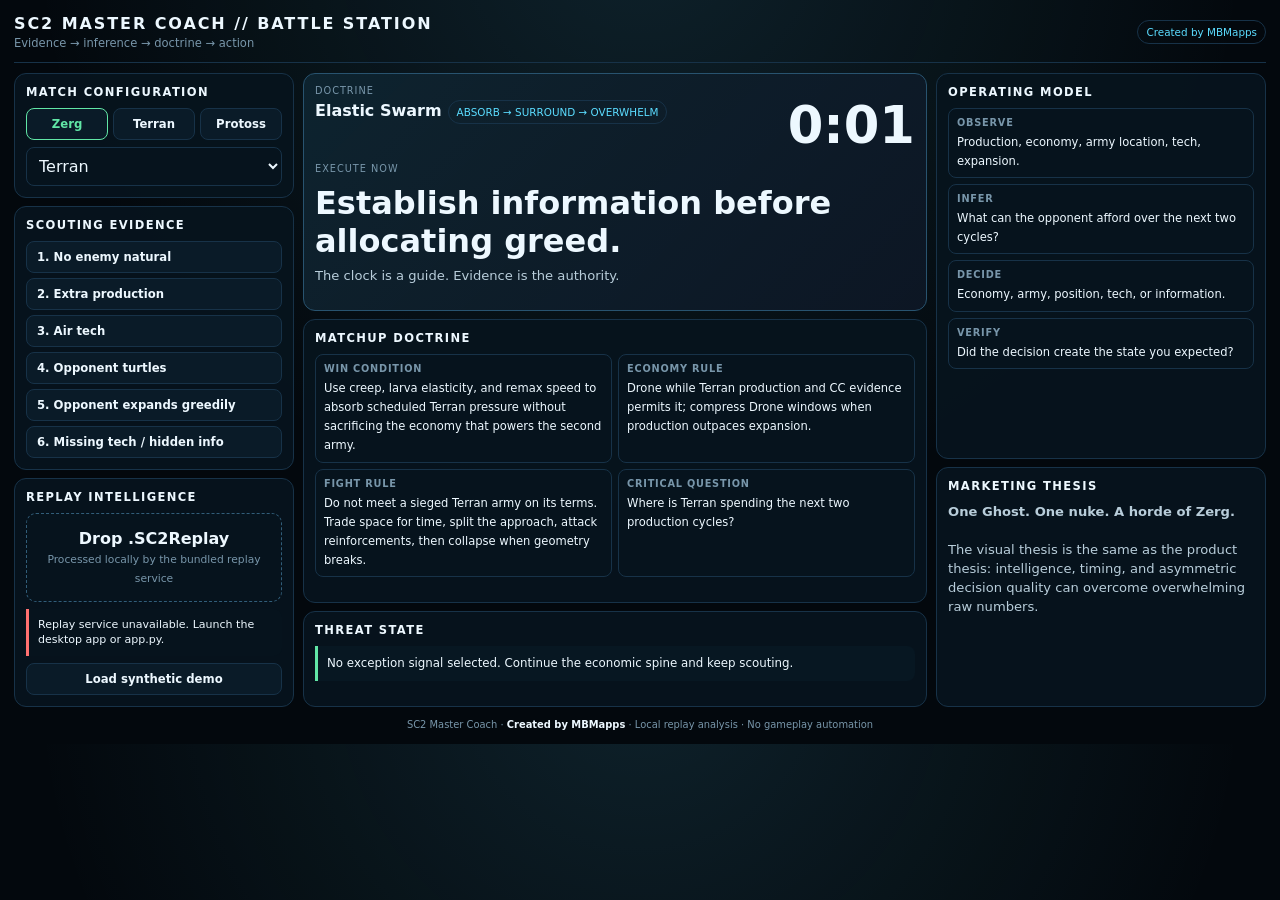
==== static/index.html @ 212bc61c "Add Battle Station and Replay Intelligence UI" ====
<!doctype html>
<html lang="en">
<head>
<meta charset="utf-8">
<meta name="viewport" content="width=device-width,initial-scale=1">
<meta name="author" content="MBMapps">
<meta name="creator" content="MBMapps">
<title>SC2 Master Coach — Battle Station</title>
<style>
:root{--bg:#03080d;--panel:#07131d;--line:#173248;--text:#edf8ff;--muted:#7896aa;--cyan:#5bdcff;--green:#61e6a6;--amber:#ffd166;--red:#ff7070;--violet:#b284ff}*{box-sizing:border-box}body{margin:0;background:radial-gradient(circle at 50% -10%,rgba(91,220,255,.12),transparent 38rem),var(--bg);color:var(--text);font-family:Inter,system-ui,Segoe UI,Arial,sans-serif}.shell{max-width:1500px;margin:auto;padding:14px}.top{display:flex;justify-content:space-between;gap:12px;align-items:center;border-bottom:1px solid var(--line);padding-bottom:12px}.brand h1{font-size:1rem;letter-spacing:.12em;margin:0;text-transform:uppercase}.brand p{margin:3px 0 0;color:var(--muted);font-size:.72rem}.badge{border:1px solid var(--line);border-radius:999px;padding:5px 8px;font-size:.65rem;color:var(--cyan)}button,select,input{font:inherit}.btn{border:1px solid var(--line);background:#0a1b28;color:var(--text);border-radius:8px;padding:8px 10px;font-size:.73rem;font-weight:800;cursor:pointer}.btn.primary{border-color:var(--cyan);background:#0d3143}.btn.active{border-color:var(--green);color:var(--green)}.grid{display:grid;grid-template-columns:280px 1fr 330px;gap:9px;margin-top:10px}.panel{border:1px solid var(--line);background:rgba(7,19,29,.95);border-radius:12px;padding:11px;min-width:0}.panel h2{font-size:.72rem;letter-spacing:.12em;text-transform:uppercase;margin:0 0 9px}.stack{display:grid;gap:8px}.races{display:grid;grid-template-columns:repeat(3,1fr);gap:5px}.select,.input{width:100%;border:1px solid var(--line);background:#06131d;color:var(--text);border-radius:8px;padding:8px}.label{font-size:.61rem;letter-spacing:.1em;text-transform:uppercase;color:var(--muted);margin-bottom:4px}.command{border-color:#28536f;background:linear-gradient(135deg,rgba(91,220,255,.08),rgba(178,132,255,.03)),#07131d}.clock{font-size:3.2rem;font-weight:900;line-height:1;font-variant-numeric:tabular-nums}.action{font-size:2rem;font-weight:900;margin-top:10px}.why{font-size:.82rem;line-height:1.45;color:#b8cdda;margin-top:6px}.doctrine{display:grid;grid-template-columns:1fr 1fr;gap:6px}.cell{border:1px solid var(--line);background:#06131d;border-radius:8px;padding:8px}.cell strong{display:block;color:var(--muted);font-size:.61rem;text-transform:uppercase;letter-spacing:.08em;margin-bottom:3px}.cell span{font-size:.72rem;line-height:1.4}.threat{border-left:3px solid var(--green);padding:9px;background:#071722;border-radius:0 8px 8px 0;font-size:.74rem;line-height:1.45}.evidence{display:grid;gap:5px}.evidence button{text-align:left}.upload{border:1px dashed #315d79;border-radius:10px;padding:15px;text-align:center;background:#06131d;cursor:pointer}.upload.drag{border-color:var(--cyan)}.upload strong{display:block}.upload span{font-size:.67rem;color:var(--muted)}#file{display:none}.status{border-left:3px solid var(--cyan);padding:8px 9px;background:#06131d;border-radius:0 8px 8px 0;font-size:.69rem;line-height:1.4}.status.error{border-color:var(--red)}.status.ok{border-color:var(--green)}.summary{display:grid;grid-template-columns:repeat(3,1fr);gap:6px}.metric{border:1px solid var(--line);background:#06131d;border-radius:8px;padding:8px}.metric strong{display:block;font-size:1.1rem}.metric span{font-size:.61rem;color:var(--muted)}.issues{display:grid;gap:6px;max-height:430px;overflow:auto}.issue{border-left:3px solid var(--amber);background:#171408;padding:8px 9px;border-radius:0 8px 8px 0}.issue.high{border-color:var(--red);background:#1d0e12}.issue.review{border-color:var(--violet);background:#100b18}.issue strong{font-size:.72rem}.issue p{font-size:.65rem;color:#b9ccd8;line-height:1.4;margin:4px 0 0}.players{display:flex;gap:5px;flex-wrap:wrap}.footer{margin-top:12px;text-align:center;color:var(--muted);font-size:.62rem}.footer strong{color:var(--text)}@media(max-width:1050px){.grid{grid-template-columns:1fr}.doctrine{grid-template-columns:1fr 1fr}}@media(max-width:600px){.shell{padding:8px}.top{align-items:flex-start}.grid{gap:7px}.doctrine,.summary{grid-template-columns:1fr}.clock{font-size:2.5rem}.action{font-size:1.5rem}}
</style>
</head>
<body>
<div class="shell">
<header class="top"><div class="brand"><h1>SC2 Master Coach // Battle Station</h1><p>Evidence → inference → doctrine → action</p></div><span class="badge">Created by MBMapps</span></header>
<div class="grid">
<aside class="stack">
<section class="panel"><h2>Match Configuration</h2><div class="races"><button class="btn race active" data-race="Zerg">Zerg</button><button class="btn race" data-race="Terran">Terran</button><button class="btn race" data-race="Protoss">Protoss</button></div><div style="margin-top:7px"><select id="opp" class="select"><option>Terran</option><option>Protoss</option><option>Zerg</option></select></div></section>
<section class="panel"><h2>Scouting Evidence</h2><div id="evidence" class="evidence"></div></section>
<section class="panel"><h2>Replay Intelligence</h2><div id="drop" class="upload"><strong>Drop .SC2Replay</strong><span>Processed locally by the bundled replay service</span><input id="file" type="file" accept=".SC2Replay"></div><div id="status" class="status" style="margin-top:7px">Checking replay service…</div><button id="demo" class="btn" style="margin-top:7px;width:100%">Load synthetic demo</button></section>
</aside>
<main class="stack">
<section class="panel command"><div class="label">Doctrine</div><div style="display:flex;justify-content:space-between;gap:10px"><div><strong id="doctrineName">Elastic Swarm</strong><div id="posture" class="badge" style="display:inline-block;margin-left:6px">ABSORB → SURROUND → OVERWHELM</div></div><div class="clock" id="clock">0:00</div></div><div class="label" style="margin-top:12px">Execute now</div><div class="action" id="action">Establish information before allocating greed.</div><div class="why" id="why">The clock is a guide. Evidence is the authority.</div></section>
<section class="panel"><h2>Matchup Doctrine</h2><div class="doctrine"><div class="cell"><strong>Win condition</strong><span id="win"></span></div><div class="cell"><strong>Economy rule</strong><span id="economy"></span></div><div class="cell"><strong>Fight rule</strong><span id="fight"></span></div><div class="cell"><strong>Critical question</strong><span id="question"></span></div></div></section>
<section class="panel"><h2>Threat State</h2><div class="threat" id="threat">No exception signal selected. Continue the economic spine and keep scouting.</div></section>
<section class="panel" id="results" style="display:none"><h2>Replay Reconstruction</h2><div id="players" class="players"></div><div class="summary" id="summary" style="margin-top:7px"></div><div class="issues" id="issues" style="margin-top:8px"></div></section>
</main>
<aside class="stack"><section class="panel"><h2>Operating Model</h2><div class="cell"><strong>Observe</strong><span>Production, economy, army location, tech, expansion.</span></div><div class="cell" style="margin-top:6px"><strong>Infer</strong><span>What can the opponent afford over the next two cycles?</span></div><div class="cell" style="margin-top:6px"><strong>Decide</strong><span>Economy, army, position, tech, or information.</span></div><div class="cell" style="margin-top:6px"><strong>Verify</strong><span>Did the decision create the state you expected?</span></div></section><section class="panel"><h2>Marketing Thesis</h2><div class="why"><strong>One Ghost. One nuke. A horde of Zerg.</strong><br><br>The visual thesis is the same as the product thesis: intelligence, timing, and asymmetric decision quality can overcome overwhelming raw numbers.</div></section></aside>
</div><div class="footer">SC2 Master Coach · <strong>Created by MBMapps</strong> · Local replay analysis · No gameplay automation</div>
</div>
<script>
const D={
ZvT:{name:'Elastic Swarm',posture:'ABSORB → SURROUND → OVERWHELM',win:'Use creep, larva elasticity, and remax speed to absorb scheduled Terran pressure without sacrificing the economy that powers the second army.',economy:'Drone while Terran production and CC evidence permits it; compress Drone windows when production outpaces expansion.',fight:'Do not meet a sieged Terran army on its terms. Trade space for time, split the approach, attack reinforcements, then collapse when geometry breaks.',question:'Where is Terran spending the next two production cycles?'},
ZvP:{name:'Information Elasticity',posture:'READ → ALLOCATE → DENY SPIKE',win:'Convert Protoss tech and Gateway counts into the right larva allocation before the power spike arrives.',economy:'Greed is earned by evidence. A third Nexus is not safety if Gateways or tech spike simultaneously.',fight:'Avoid Battery/static/splash geometry; force expensive Protoss units to reposition.',question:'What exact Protoss power spike is being purchased?'},
ZvZ:{name:'Larva Knife-Fight',posture:'COUNT → SURVIVE → COMPOUND',win:'Read Drone-versus-army cycles earlier and exploit defender reinforcement geometry.',economy:'Worker leads matter only if they survive the next larva cycle.',fight:'Stop chasing damage when the next hatch cycle flips the local fight.',question:'Did the opponent’s last larva cycle become Drones or army?'},
TvZ:{name:'Scheduled Taxation',posture:'SCOUT → SCHEDULE → MULTI-PRONG',win:'Force Zerg larvae into army instead of Drones with credible scheduled threats.',economy:'Expand behind pressure; forced defensive units are economic damage.',fight:'Siege before contact, clear creep, and pre-split.',question:'Is Zerg’s next larva cycle economy, army, or tech?'},
TvP:{name:'Geometry & Tax',posture:'IDENTIFY SPIKE → PRE-SPLIT → FORCE MOVEMENT',win:'Make expensive Protoss power units defend too much space while production compounds.',economy:'Expand behind pressure when Protoss is stable or greedy.',fight:'Respect Battery, Blink, splash, and spell geometry.',question:'Which Protoss power spike is approaching?'},
TvT:{name:'Vision Siege Chess',posture:'SEE → POSITION → DENY ROTATION',win:'Turn information and air control into superior Tank geometry.',economy:'Expand only when army location and siege routes are controlled.',fight:'Air superiority matters because it improves vision and siege placement.',question:'Where is the enemy army and where can it siege next?'},
PvT:{name:'Asymmetric Power',posture:'SEE → THREATEN → PRESERVE',win:'Use tech thresholds, Blink/Prism/Recall geometry, and preservation to create local asymmetry.',economy:'A completed power spike is not an obligation to attack a fortified position.',fight:'Threaten pickoffs and reinforcements; force Terran to move before committing.',question:'What Terran timing is scheduled next?'},
PvZ:{name:'Power-Spike Leverage',posture:'CLASSIFY → PIN → EXPAND',win:'Use concentrated power spikes and warp geometry to pin Zerg while economy compounds.',economy:'Reconcile visible army with Drone/base evidence before canceling economy.',fight:'Use chokes, spell geometry, Prism angles, and threatened bases.',question:'Is Zerg spending larvae on economy, army, or tech?'},
PvP:{name:'Local Superiority',posture:'VERIFY → PRESERVE → OUT-GEOMETRY',win:'Create local asymmetry with vision, Blink, Batteries, and warp geometry.',economy:'Hidden tech increases scouting priority, not automatic panic.',fight:'Visible Stalker count is not the whole local fight.',question:'What hidden allocation would make the visible army misleading?'}
};
const E={Zerg:['No enemy natural','Extra production','Air tech','Opponent turtles','Opponent expands greedily','Missing tech / hidden info'],Terran:['No enemy natural','Fast tech','Greedy third','Heavy static defense','Large move-out','Hidden army'],Protoss:['No enemy natural','Fast air','Heavy ground timing','Greedy third','Turtle/static','Hidden tech']};
let race='Zerg', selected=new Set(), replay=null, pid=null, start=Date.now();const $=id=>document.getElementById(id);const letter=r=>r==='Zerg'?'Z':r==='Terran'?'T':'P';
function key(){return letter(race)+'v'+letter($('opp').value)}function renderDoctrine(){const d=D[key()]||D.ZvT;$('doctrineName').textContent=d.name;$('posture').textContent=d.posture;$('win').textContent=d.win;$('economy').textContent=d.economy;$('fight').textContent=d.fight;$('question').textContent=d.question;let t='No exception signal selected. Continue the economic spine and keep scouting.';if(selected.has(0))t='CRITICAL: no natural/all-in evidence. Survival allocation outranks the build script.';else if(selected.has(1)||selected.has(2))t='CAUTION: production/tech exception detected. Prepare for the next cycle, not only the army currently visible.';else if(selected.has(4))t='OPPORTUNITY: opponent greed creates a window. Tax the economy without forcing a bad frontal fight.';else if(selected.has(5))t='UNCERTAIN: missing information is risk. Resolve the critical question before a fragile commitment.';$('threat').textContent=t}
function renderEvidence(){$('evidence').innerHTML=E[race].map((x,i)=>`<button class="btn ${selected.has(i)?'active':''}" data-i="${i}">${i+1}. ${x}</button>`).join('');document.querySelectorAll('#evidence button').forEach(b=>b.onclick=()=>{let i=+b.dataset.i;selected.has(i)?selected.delete(i):selected.add(i);renderEvidence();renderDoctrine()})}
document.querySelectorAll('.race').forEach(b=>b.onclick=()=>{race=b.dataset.race;selected.clear();document.querySelectorAll('.race').forEach(x=>x.classList.toggle('active',x===b));renderEvidence();renderDoctrine()});$('opp').onchange=renderDoctrine;setInterval(()=>{let s=Math.floor((Date.now()-start)/1000);$('clock').textContent=`${Math.floor(s/60)}:${String(s%60).padStart(2,'0')}`},1000);
async function health(){try{let r=await fetch('/api/health'),d=await r.json();$('status').textContent=d.parser_ready?'Replay parser ready.':'Server ready; replay parser dependency is missing.';$('status').className='status '+(d.parser_ready?'ok':'error')}catch(e){$('status').textContent='Replay service unavailable. Launch the desktop app or app.py.';$('status').className='status error'}}
const drop=$('drop'),file=$('file');drop.onclick=()=>file.click();['dragenter','dragover'].forEach(t=>drop.addEventListener(t,e=>{e.preventDefault();drop.classList.add('drag')}));['dragleave','drop'].forEach(t=>drop.addEventListener(t,e=>{e.preventDefault();drop.classList.remove('drag')}));drop.addEventListener('drop',e=>{let f=e.dataTransfer.files[0];if(f)analyze(f)});file.onchange=()=>file.files[0]&&analyze(file.files[0]);
async function analyze(f){if(!f.name.toLowerCase().endsWith('.sc2replay'))return;let fd=new FormData();fd.append('replay',f);$('status').textContent='Parsing replay…';try{let r=await fetch('/api/replay/analyze',{method:'POST',body:fd}),d=await r.json();if(!r.ok)throw Error(d.detail||d.error);load(d);$('status').textContent='Replay reconstructed.';$('status').className='status ok'}catch(e){$('status').textContent=e.message;$('status').className='status error'}}
$('demo').onclick=async()=>{try{let r=await fetch('/api/demo');load(await r.json())}catch(e){$('status').textContent=e.message}};
function load(d){replay=d;pid=d.players[0]?.pid;$('results').style.display='';$('players').innerHTML=d.players.map(p=>`<button class="btn" data-pid="${p.pid}">${p.name} · ${p.race} · ${p.result}</button>`).join('');document.querySelectorAll('#players button').forEach(b=>b.onclick=()=>{pid=+b.dataset.pid;renderReplay()});renderReplay()}
function renderReplay(){let a=replay.analysis_by_player[String(pid)],p=replay.players.find(x=>x.pid===pid);if(!a)return;$('summary').innerHTML=[['Map',replay.replay.map],['Matchup',a.matchup],['Doctrine score',a.score+'/100'],['Peak workers',a.summary.peak_workers],['Peak bank',a.summary.peak_bank],['Engagements',a.summary.engagements]].map(x=>`<div class="metric"><strong>${x[1]??'—'}</strong><span>${x[0]}</span></div>`).join('');$('issues').innerHTML=a.violations.length?a.violations.map(v=>`<div class="issue ${v.severity}"><strong>${v.time} · ${v.title}</strong><p>${v.evidence}</p><p>${v.better}</p></div>`).join(''):'<div class="status ok">No major heuristic doctrine flags detected.</div>'}
renderEvidence();renderDoctrine();health();
</script>
</body>
</html>
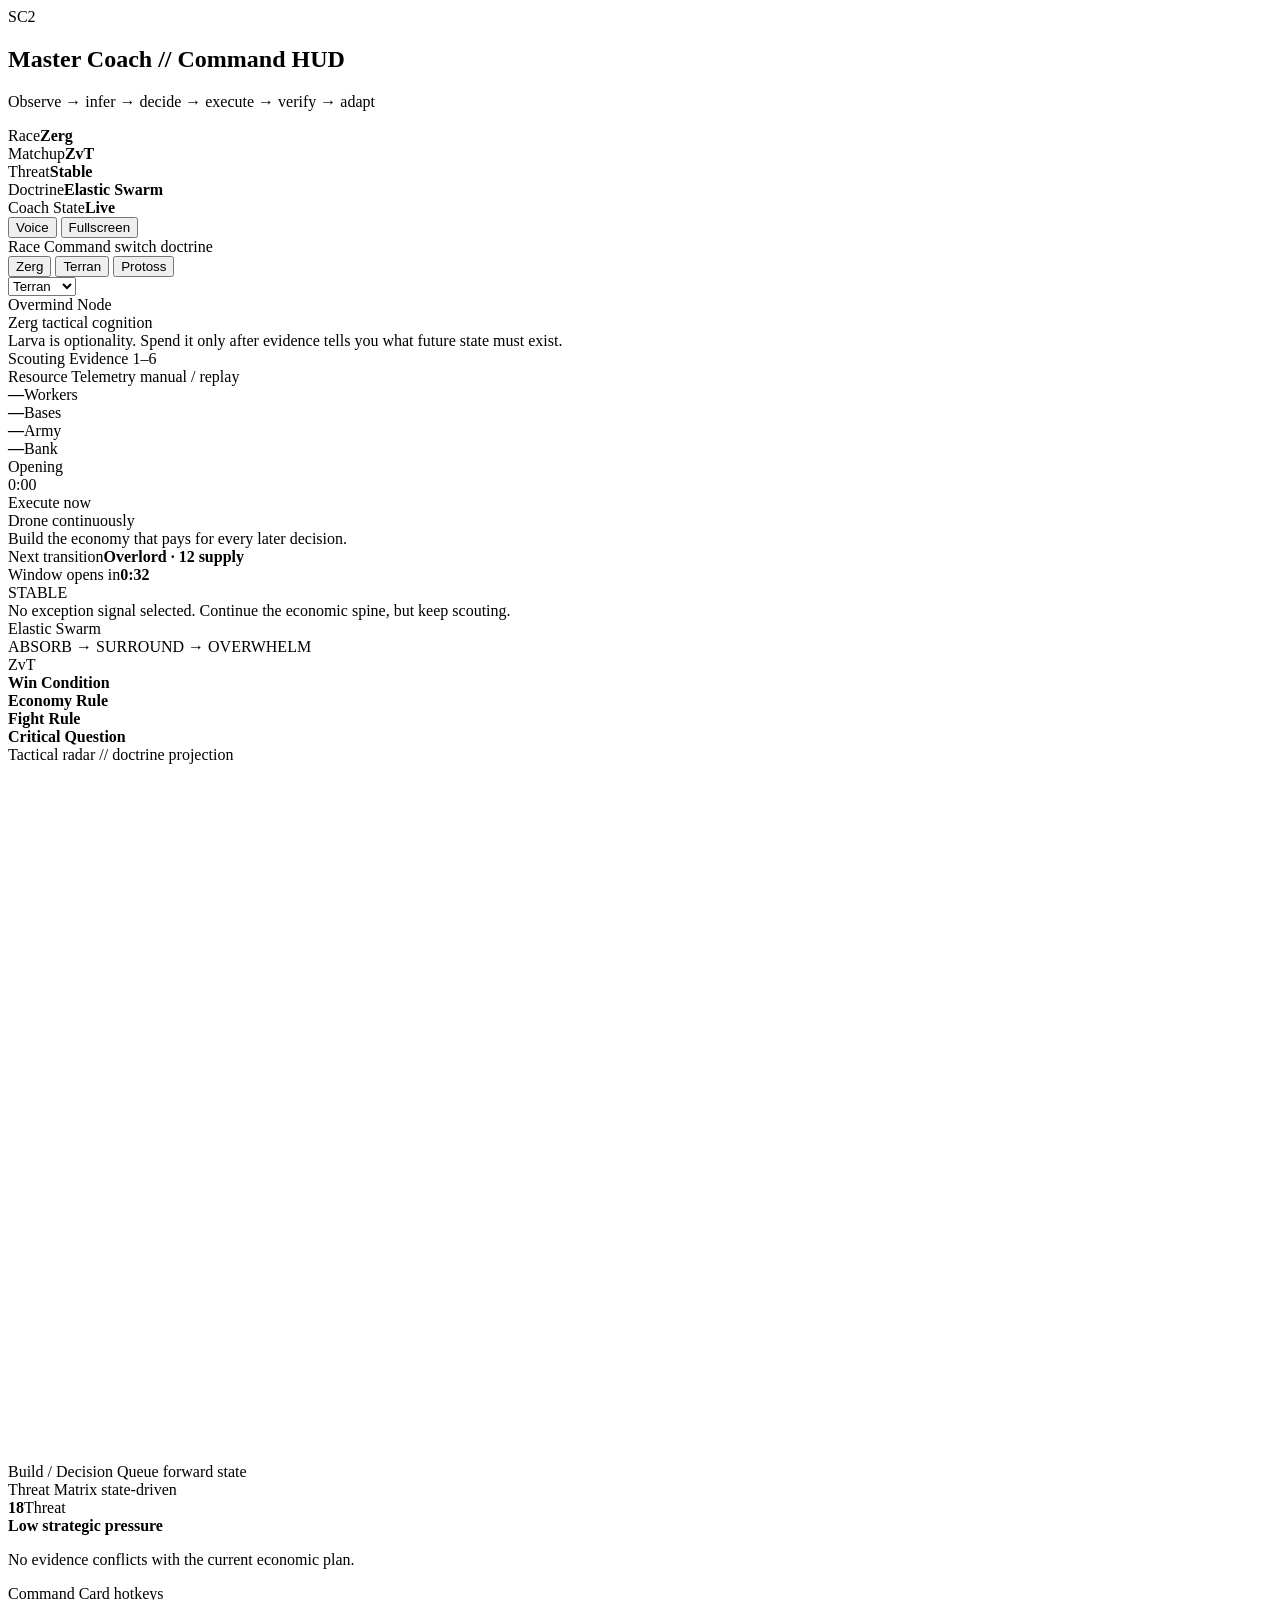
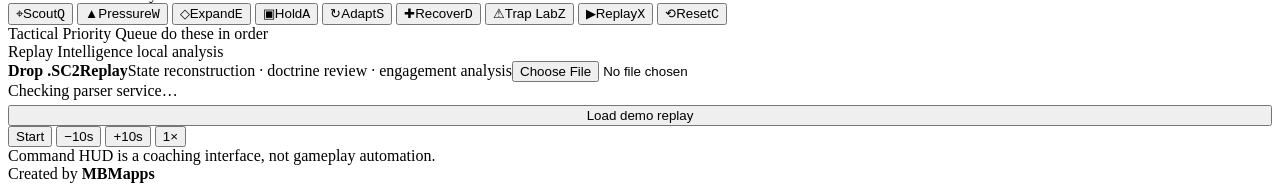
==== commit 3d9becf8: "Deploy StarCraft-style Command HUD" ====
--- a/static/index.html
+++ b/static/index.html
@@ -5,53 +5,157 @@
 <meta name="viewport" content="width=device-width,initial-scale=1">
 <meta name="author" content="MBMapps">
 <meta name="creator" content="MBMapps">
-<title>SC2 Master Coach — Battle Station</title>
-<style>
-:root{--bg:#03080d;--panel:#07131d;--line:#173248;--text:#edf8ff;--muted:#7896aa;--cyan:#5bdcff;--green:#61e6a6;--amber:#ffd166;--red:#ff7070;--violet:#b284ff}*{box-sizing:border-box}body{margin:0;background:radial-gradient(circle at 50% -10%,rgba(91,220,255,.12),transparent 38rem),var(--bg);color:var(--text);font-family:Inter,system-ui,Segoe UI,Arial,sans-serif}.shell{max-width:1500px;margin:auto;padding:14px}.top{display:flex;justify-content:space-between;gap:12px;align-items:center;border-bottom:1px solid var(--line);padding-bottom:12px}.brand h1{font-size:1rem;letter-spacing:.12em;margin:0;text-transform:uppercase}.brand p{margin:3px 0 0;color:var(--muted);font-size:.72rem}.badge{border:1px solid var(--line);border-radius:999px;padding:5px 8px;font-size:.65rem;color:var(--cyan)}button,select,input{font:inherit}.btn{border:1px solid var(--line);background:#0a1b28;color:var(--text);border-radius:8px;padding:8px 10px;font-size:.73rem;font-weight:800;cursor:pointer}.btn.primary{border-color:var(--cyan);background:#0d3143}.btn.active{border-color:var(--green);color:var(--green)}.grid{display:grid;grid-template-columns:280px 1fr 330px;gap:9px;margin-top:10px}.panel{border:1px solid var(--line);background:rgba(7,19,29,.95);border-radius:12px;padding:11px;min-width:0}.panel h2{font-size:.72rem;letter-spacing:.12em;text-transform:uppercase;margin:0 0 9px}.stack{display:grid;gap:8px}.races{display:grid;grid-template-columns:repeat(3,1fr);gap:5px}.select,.input{width:100%;border:1px solid var(--line);background:#06131d;color:var(--text);border-radius:8px;padding:8px}.label{font-size:.61rem;letter-spacing:.1em;text-transform:uppercase;color:var(--muted);margin-bottom:4px}.command{border-color:#28536f;background:linear-gradient(135deg,rgba(91,220,255,.08),rgba(178,132,255,.03)),#07131d}.clock{font-size:3.2rem;font-weight:900;line-height:1;font-variant-numeric:tabular-nums}.action{font-size:2rem;font-weight:900;margin-top:10px}.why{font-size:.82rem;line-height:1.45;color:#b8cdda;margin-top:6px}.doctrine{display:grid;grid-template-columns:1fr 1fr;gap:6px}.cell{border:1px solid var(--line);background:#06131d;border-radius:8px;padding:8px}.cell strong{display:block;color:var(--muted);font-size:.61rem;text-transform:uppercase;letter-spacing:.08em;margin-bottom:3px}.cell span{font-size:.72rem;line-height:1.4}.threat{border-left:3px solid var(--green);padding:9px;background:#071722;border-radius:0 8px 8px 0;font-size:.74rem;line-height:1.45}.evidence{display:grid;gap:5px}.evidence button{text-align:left}.upload{border:1px dashed #315d79;border-radius:10px;padding:15px;text-align:center;background:#06131d;cursor:pointer}.upload.drag{border-color:var(--cyan)}.upload strong{display:block}.upload span{font-size:.67rem;color:var(--muted)}#file{display:none}.status{border-left:3px solid var(--cyan);padding:8px 9px;background:#06131d;border-radius:0 8px 8px 0;font-size:.69rem;line-height:1.4}.status.error{border-color:var(--red)}.status.ok{border-color:var(--green)}.summary{display:grid;grid-template-columns:repeat(3,1fr);gap:6px}.metric{border:1px solid var(--line);background:#06131d;border-radius:8px;padding:8px}.metric strong{display:block;font-size:1.1rem}.metric span{font-size:.61rem;color:var(--muted)}.issues{display:grid;gap:6px;max-height:430px;overflow:auto}.issue{border-left:3px solid var(--amber);background:#171408;padding:8px 9px;border-radius:0 8px 8px 0}.issue.high{border-color:var(--red);background:#1d0e12}.issue.review{border-color:var(--violet);background:#100b18}.issue strong{font-size:.72rem}.issue p{font-size:.65rem;color:#b9ccd8;line-height:1.4;margin:4px 0 0}.players{display:flex;gap:5px;flex-wrap:wrap}.footer{margin-top:12px;text-align:center;color:var(--muted);font-size:.62rem}.footer strong{color:var(--text)}@media(max-width:1050px){.grid{grid-template-columns:1fr}.doctrine{grid-template-columns:1fr 1fr}}@media(max-width:600px){.shell{padding:8px}.top{align-items:flex-start}.grid{gap:7px}.doctrine,.summary{grid-template-columns:1fr}.clock{font-size:2.5rem}.action{font-size:1.5rem}}
-</style>
+<title>SC2 Master Coach — Command HUD</title>
+<link rel="stylesheet" href="/command-hud.css">
 </head>
-<body>
-<div class="shell">
-<header class="top"><div class="brand"><h1>SC2 Master Coach // Battle Station</h1><p>Evidence → inference → doctrine → action</p></div><span class="badge">Created by MBMapps</span></header>
-<div class="grid">
-<aside class="stack">
-<section class="panel"><h2>Match Configuration</h2><div class="races"><button class="btn race active" data-race="Zerg">Zerg</button><button class="btn race" data-race="Terran">Terran</button><button class="btn race" data-race="Protoss">Protoss</button></div><div style="margin-top:7px"><select id="opp" class="select"><option>Terran</option><option>Protoss</option><option>Zerg</option></select></div></section>
-<section class="panel"><h2>Scouting Evidence</h2><div id="evidence" class="evidence"></div></section>
-<section class="panel"><h2>Replay Intelligence</h2><div id="drop" class="upload"><strong>Drop .SC2Replay</strong><span>Processed locally by the bundled replay service</span><input id="file" type="file" accept=".SC2Replay"></div><div id="status" class="status" style="margin-top:7px">Checking replay service…</div><button id="demo" class="btn" style="margin-top:7px;width:100%">Load synthetic demo</button></section>
-</aside>
-<main class="stack">
-<section class="panel command"><div class="label">Doctrine</div><div style="display:flex;justify-content:space-between;gap:10px"><div><strong id="doctrineName">Elastic Swarm</strong><div id="posture" class="badge" style="display:inline-block;margin-left:6px">ABSORB → SURROUND → OVERWHELM</div></div><div class="clock" id="clock">0:00</div></div><div class="label" style="margin-top:12px">Execute now</div><div class="action" id="action">Establish information before allocating greed.</div><div class="why" id="why">The clock is a guide. Evidence is the authority.</div></section>
-<section class="panel"><h2>Matchup Doctrine</h2><div class="doctrine"><div class="cell"><strong>Win condition</strong><span id="win"></span></div><div class="cell"><strong>Economy rule</strong><span id="economy"></span></div><div class="cell"><strong>Fight rule</strong><span id="fight"></span></div><div class="cell"><strong>Critical question</strong><span id="question"></span></div></div></section>
-<section class="panel"><h2>Threat State</h2><div class="threat" id="threat">No exception signal selected. Continue the economic spine and keep scouting.</div></section>
-<section class="panel" id="results" style="display:none"><h2>Replay Reconstruction</h2><div id="players" class="players"></div><div class="summary" id="summary" style="margin-top:7px"></div><div class="issues" id="issues" style="margin-top:8px"></div></section>
-</main>
-<aside class="stack"><section class="panel"><h2>Operating Model</h2><div class="cell"><strong>Observe</strong><span>Production, economy, army location, tech, expansion.</span></div><div class="cell" style="margin-top:6px"><strong>Infer</strong><span>What can the opponent afford over the next two cycles?</span></div><div class="cell" style="margin-top:6px"><strong>Decide</strong><span>Economy, army, position, tech, or information.</span></div><div class="cell" style="margin-top:6px"><strong>Verify</strong><span>Did the decision create the state you expected?</span></div></section><section class="panel"><h2>Marketing Thesis</h2><div class="why"><strong>One Ghost. One nuke. A horde of Zerg.</strong><br><br>The visual thesis is the same as the product thesis: intelligence, timing, and asymmetric decision quality can overcome overwhelming raw numbers.</div></section></aside>
-</div><div class="footer">SC2 Master Coach · <strong>Created by MBMapps</strong> · Local replay analysis · No gameplay automation</div>
+<body data-race="Zerg">
+<div class="hud">
+  <header class="top-rail">
+    <section class="frame brand">
+      <div class="brand-mark">SC2</div>
+      <div><h1>Master Coach // Command HUD</h1><p>Observe → infer → decide → execute → verify → adapt</p></div>
+    </section>
+    <div class="rail-cell"><span class="rail-label">Race</span><strong class="rail-value accent" id="railRace">Zerg</strong></div>
+    <div class="rail-cell"><span class="rail-label">Matchup</span><strong class="rail-value" id="railMatchup">ZvT</strong></div>
+    <div class="rail-cell"><span class="rail-label">Threat</span><strong class="rail-value good" id="railThreat">Stable</strong></div>
+    <div class="rail-cell hide-1250"><span class="rail-label">Doctrine</span><strong class="rail-value" id="railDoctrine">Elastic Swarm</strong></div>
+    <div class="rail-cell hide-1250"><span class="rail-label">Coach State</span><strong class="rail-value accent" id="railCoach">Live</strong></div>
+    <div class="top-actions">
+      <button class="hud-btn" id="voiceBtn">Voice</button>
+      <button class="hud-btn" id="fullscreenBtn">Fullscreen</button>
+    </div>
+  </header>
+
+  <div class="main-grid">
+    <aside class="left-stack">
+      <section class="frame panel-pad">
+        <div class="section-title">Race Command <span>switch doctrine</span></div>
+        <div class="race-tabs">
+          <button class="hud-btn race-btn active" data-race="Zerg">Zerg</button>
+          <button class="hud-btn race-btn" data-race="Terran">Terran</button>
+          <button class="hud-btn race-btn" data-race="Protoss">Protoss</button>
+        </div>
+        <select id="opponent" class="opponent"><option>Terran</option><option>Protoss</option><option>Zerg</option></select>
+      </section>
+
+      <section class="portrait-frame holo-flicker">
+        <div class="race-art" id="raceArt"></div>
+        <div class="portrait-overlay">
+          <div class="portrait-name" id="portraitName">Overmind Node</div>
+          <div class="portrait-sub" id="portraitSub">Zerg tactical cognition</div>
+          <div class="voice-line" id="voiceLine">Larva is optionality. Spend it only after evidence tells you what future state must exist.</div>
+        </div>
+      </section>
+
+      <section class="frame panel-pad">
+        <div class="section-title">Scouting Evidence <span>1–6</span></div>
+        <div class="priority-list" id="evidenceList"></div>
+      </section>
+
+      <section class="frame panel-pad">
+        <div class="section-title">Resource Telemetry <span>manual / replay</span></div>
+        <div class="resource-row">
+          <div class="resource-chip"><b id="workersVal">—</b><span>Workers</span></div>
+          <div class="resource-chip"><b id="basesVal">—</b><span>Bases</span></div>
+          <div class="resource-chip"><b id="armyVal">—</b><span>Army</span></div>
+          <div class="resource-chip"><b id="bankVal">—</b><span>Bank</span></div>
+        </div>
+      </section>
+    </aside>
+
+    <main class="center-stack">
+      <section class="command-center">
+        <div class="command-top">
+          <div class="phase"><span class="live-dot"></span><span id="phase">Opening</span></div>
+          <div class="clock" id="clock">0:00</div>
+        </div>
+        <div class="execute-label">Execute now</div>
+        <div class="execute" id="execute">Drone continuously</div>
+        <div class="execute-why" id="executeWhy">Build the economy that pays for every later decision.</div>
+        <div class="command-footer">
+          <div class="next-step"><span>Next transition</span><strong id="nextAction">Overlord · 12 supply</strong></div>
+          <div class="countdown"><span>Window opens in</span><strong id="nextCountdown">0:32</strong></div>
+        </div>
+      </section>
+
+      <section class="alert-frame">
+        <div class="alert-level" id="alertLevel">STABLE</div>
+        <div class="alert-copy" id="alertCopy">No exception signal selected. Continue the economic spine, but keep scouting.</div>
+      </section>
+
+      <section class="doctrine-frame">
+        <div class="doctrine-head">
+          <div><div class="doctrine-name" id="doctrineName">Elastic Swarm</div><div class="doctrine-posture" id="doctrinePosture">ABSORB → SURROUND → OVERWHELM</div></div>
+          <div class="matchup-code" id="matchupCode">ZvT</div>
+        </div>
+        <div class="doctrine-grid">
+          <div class="doctrine-cell"><b>Win Condition</b><span id="docWin"></span></div>
+          <div class="doctrine-cell"><b>Economy Rule</b><span id="docEco"></span></div>
+          <div class="doctrine-cell"><b>Fight Rule</b><span id="docFight"></span></div>
+          <div class="doctrine-cell"><b>Critical Question</b><span id="docQuestion"></span></div>
+        </div>
+      </section>
+
+      <section class="tactical-map">
+        <div class="map-grid"></div><div class="map-label">Tactical radar // doctrine projection</div>
+        <svg class="map-svg" id="mapSvg" viewBox="0 0 600 330"></svg>
+      </section>
+
+      <section class="frame panel-pad">
+        <div class="section-title">Build / Decision Queue <span>forward state</span></div>
+        <div class="build-queue" id="buildQueue"></div>
+      </section>
+    </main>
+
+    <aside class="right-stack">
+      <section class="frame panel-pad">
+        <div class="section-title">Threat Matrix <span>state-driven</span></div>
+        <div class="threat-wrap">
+          <div class="threat-ring" id="threatRing"><strong id="threatScore">18</strong><span>Threat</span></div>
+          <div class="threat-copy"><strong id="threatTitle">Low strategic pressure</strong><p id="threatDetail">No evidence conflicts with the current economic plan.</p></div>
+        </div>
+      </section>
+
+      <section class="command-card">
+        <div class="section-title">Command Card <span>hotkeys</span></div>
+        <div class="command-grid">
+          <button class="command-key" data-command="Scout"><span class="icon">⌖</span><span class="name">Scout</span><kbd>Q</kbd></button>
+          <button class="command-key" data-command="Pressure"><span class="icon">▲</span><span class="name">Pressure</span><kbd>W</kbd></button>
+          <button class="command-key" data-command="Expand"><span class="icon">◇</span><span class="name">Expand</span><kbd>E</kbd></button>
+          <button class="command-key" data-command="Hold"><span class="icon">▣</span><span class="name">Hold</span><kbd>A</kbd></button>
+          <button class="command-key" data-command="Adapt"><span class="icon">↻</span><span class="name">Adapt</span><kbd>S</kbd></button>
+          <button class="command-key" data-command="Recover"><span class="icon">✚</span><span class="name">Recover</span><kbd>D</kbd></button>
+          <button class="command-key" data-command="Trap"><span class="icon">⚠</span><span class="name">Trap Lab</span><kbd>Z</kbd></button>
+          <button class="command-key" data-command="Replay"><span class="icon">▶</span><span class="name">Replay</span><kbd>X</kbd></button>
+          <button class="command-key" data-command="Reset"><span class="icon">⟲</span><span class="name">Reset</span><kbd>C</kbd></button>
+        </div>
+      </section>
+
+      <section class="frame panel-pad">
+        <div class="section-title">Tactical Priority Queue <span>do these in order</span></div>
+        <div class="priority-list" id="priorityList"></div>
+      </section>
+
+      <section class="frame panel-pad">
+        <div class="section-title">Replay Intelligence <span>local analysis</span></div>
+        <div class="replay-drop" id="replayDrop"><strong>Drop .SC2Replay</strong><span>State reconstruction · doctrine review · engagement analysis</span><input id="replayFile" type="file" accept=".SC2Replay"></div>
+        <div class="status" id="replayStatus">Checking parser service…</div>
+        <button class="hud-btn" id="demoBtn" style="width:100%;margin-top:5px">Load demo replay</button>
+        <div class="replay-result" id="replayResult"><div class="replay-metrics" id="replayMetrics"></div></div>
+      </section>
+    </aside>
+  </div>
+
+  <footer class="footer-rail">
+    <button class="hud-btn active" id="playBtn">Start</button>
+    <button class="hud-btn" id="minusBtn">−10s</button>
+    <button class="hud-btn" id="plusBtn">+10s</button>
+    <button class="hud-btn" id="speedBtn">1×</button>
+    <div class="footer-note">Command HUD is a coaching interface, not gameplay automation.</div>
+    <div class="mbm">Created by <strong>MBMapps</strong></div>
+  </footer>
 </div>
-<script>
-const D={
-ZvT:{name:'Elastic Swarm',posture:'ABSORB → SURROUND → OVERWHELM',win:'Use creep, larva elasticity, and remax speed to absorb scheduled Terran pressure without sacrificing the economy that powers the second army.',economy:'Drone while Terran production and CC evidence permits it; compress Drone windows when production outpaces expansion.',fight:'Do not meet a sieged Terran army on its terms. Trade space for time, split the approach, attack reinforcements, then collapse when geometry breaks.',question:'Where is Terran spending the next two production cycles?'},
-ZvP:{name:'Information Elasticity',posture:'READ → ALLOCATE → DENY SPIKE',win:'Convert Protoss tech and Gateway counts into the right larva allocation before the power spike arrives.',economy:'Greed is earned by evidence. A third Nexus is not safety if Gateways or tech spike simultaneously.',fight:'Avoid Battery/static/splash geometry; force expensive Protoss units to reposition.',question:'What exact Protoss power spike is being purchased?'},
-ZvZ:{name:'Larva Knife-Fight',posture:'COUNT → SURVIVE → COMPOUND',win:'Read Drone-versus-army cycles earlier and exploit defender reinforcement geometry.',economy:'Worker leads matter only if they survive the next larva cycle.',fight:'Stop chasing damage when the next hatch cycle flips the local fight.',question:'Did the opponent’s last larva cycle become Drones or army?'},
-TvZ:{name:'Scheduled Taxation',posture:'SCOUT → SCHEDULE → MULTI-PRONG',win:'Force Zerg larvae into army instead of Drones with credible scheduled threats.',economy:'Expand behind pressure; forced defensive units are economic damage.',fight:'Siege before contact, clear creep, and pre-split.',question:'Is Zerg’s next larva cycle economy, army, or tech?'},
-TvP:{name:'Geometry & Tax',posture:'IDENTIFY SPIKE → PRE-SPLIT → FORCE MOVEMENT',win:'Make expensive Protoss power units defend too much space while production compounds.',economy:'Expand behind pressure when Protoss is stable or greedy.',fight:'Respect Battery, Blink, splash, and spell geometry.',question:'Which Protoss power spike is approaching?'},
-TvT:{name:'Vision Siege Chess',posture:'SEE → POSITION → DENY ROTATION',win:'Turn information and air control into superior Tank geometry.',economy:'Expand only when army location and siege routes are controlled.',fight:'Air superiority matters because it improves vision and siege placement.',question:'Where is the enemy army and where can it siege next?'},
-PvT:{name:'Asymmetric Power',posture:'SEE → THREATEN → PRESERVE',win:'Use tech thresholds, Blink/Prism/Recall geometry, and preservation to create local asymmetry.',economy:'A completed power spike is not an obligation to attack a fortified position.',fight:'Threaten pickoffs and reinforcements; force Terran to move before committing.',question:'What Terran timing is scheduled next?'},
-PvZ:{name:'Power-Spike Leverage',posture:'CLASSIFY → PIN → EXPAND',win:'Use concentrated power spikes and warp geometry to pin Zerg while economy compounds.',economy:'Reconcile visible army with Drone/base evidence before canceling economy.',fight:'Use chokes, spell geometry, Prism angles, and threatened bases.',question:'Is Zerg spending larvae on economy, army, or tech?'},
-PvP:{name:'Local Superiority',posture:'VERIFY → PRESERVE → OUT-GEOMETRY',win:'Create local asymmetry with vision, Blink, Batteries, and warp geometry.',economy:'Hidden tech increases scouting priority, not automatic panic.',fight:'Visible Stalker count is not the whole local fight.',question:'What hidden allocation would make the visible army misleading?'}
-};
-const E={Zerg:['No enemy natural','Extra production','Air tech','Opponent turtles','Opponent expands greedily','Missing tech / hidden info'],Terran:['No enemy natural','Fast tech','Greedy third','Heavy static defense','Large move-out','Hidden army'],Protoss:['No enemy natural','Fast air','Heavy ground timing','Greedy third','Turtle/static','Hidden tech']};
-let race='Zerg', selected=new Set(), replay=null, pid=null, start=Date.now();const $=id=>document.getElementById(id);const letter=r=>r==='Zerg'?'Z':r==='Terran'?'T':'P';
-function key(){return letter(race)+'v'+letter($('opp').value)}function renderDoctrine(){const d=D[key()]||D.ZvT;$('doctrineName').textContent=d.name;$('posture').textContent=d.posture;$('win').textContent=d.win;$('economy').textContent=d.economy;$('fight').textContent=d.fight;$('question').textContent=d.question;let t='No exception signal selected. Continue the economic spine and keep scouting.';if(selected.has(0))t='CRITICAL: no natural/all-in evidence. Survival allocation outranks the build script.';else if(selected.has(1)||selected.has(2))t='CAUTION: production/tech exception detected. Prepare for the next cycle, not only the army currently visible.';else if(selected.has(4))t='OPPORTUNITY: opponent greed creates a window. Tax the economy without forcing a bad frontal fight.';else if(selected.has(5))t='UNCERTAIN: missing information is risk. Resolve the critical question before a fragile commitment.';$('threat').textContent=t}
-function renderEvidence(){$('evidence').innerHTML=E[race].map((x,i)=>`<button class="btn ${selected.has(i)?'active':''}" data-i="${i}">${i+1}. ${x}</button>`).join('');document.querySelectorAll('#evidence button').forEach(b=>b.onclick=()=>{let i=+b.dataset.i;selected.has(i)?selected.delete(i):selected.add(i);renderEvidence();renderDoctrine()})}
-document.querySelectorAll('.race').forEach(b=>b.onclick=()=>{race=b.dataset.race;selected.clear();document.querySelectorAll('.race').forEach(x=>x.classList.toggle('active',x===b));renderEvidence();renderDoctrine()});$('opp').onchange=renderDoctrine;setInterval(()=>{let s=Math.floor((Date.now()-start)/1000);$('clock').textContent=`${Math.floor(s/60)}:${String(s%60).padStart(2,'0')}`},1000);
-async function health(){try{let r=await fetch('/api/health'),d=await r.json();$('status').textContent=d.parser_ready?'Replay parser ready.':'Server ready; replay parser dependency is missing.';$('status').className='status '+(d.parser_ready?'ok':'error')}catch(e){$('status').textContent='Replay service unavailable. Launch the desktop app or app.py.';$('status').className='status error'}}
-const drop=$('drop'),file=$('file');drop.onclick=()=>file.click();['dragenter','dragover'].forEach(t=>drop.addEventListener(t,e=>{e.preventDefault();drop.classList.add('drag')}));['dragleave','drop'].forEach(t=>drop.addEventListener(t,e=>{e.preventDefault();drop.classList.remove('drag')}));drop.addEventListener('drop',e=>{let f=e.dataTransfer.files[0];if(f)analyze(f)});file.onchange=()=>file.files[0]&&analyze(file.files[0]);
-async function analyze(f){if(!f.name.toLowerCase().endsWith('.sc2replay'))return;let fd=new FormData();fd.append('replay',f);$('status').textContent='Parsing replay…';try{let r=await fetch('/api/replay/analyze',{method:'POST',body:fd}),d=await r.json();if(!r.ok)throw Error(d.detail||d.error);load(d);$('status').textContent='Replay reconstructed.';$('status').className='status ok'}catch(e){$('status').textContent=e.message;$('status').className='status error'}}
-$('demo').onclick=async()=>{try{let r=await fetch('/api/demo');load(await r.json())}catch(e){$('status').textContent=e.message}};
-function load(d){replay=d;pid=d.players[0]?.pid;$('results').style.display='';$('players').innerHTML=d.players.map(p=>`<button class="btn" data-pid="${p.pid}">${p.name} · ${p.race} · ${p.result}</button>`).join('');document.querySelectorAll('#players button').forEach(b=>b.onclick=()=>{pid=+b.dataset.pid;renderReplay()});renderReplay()}
-function renderReplay(){let a=replay.analysis_by_player[String(pid)],p=replay.players.find(x=>x.pid===pid);if(!a)return;$('summary').innerHTML=[['Map',replay.replay.map],['Matchup',a.matchup],['Doctrine score',a.score+'/100'],['Peak workers',a.summary.peak_workers],['Peak bank',a.summary.peak_bank],['Engagements',a.summary.engagements]].map(x=>`<div class="metric"><strong>${x[1]??'—'}</strong><span>${x[0]}</span></div>`).join('');$('issues').innerHTML=a.violations.length?a.violations.map(v=>`<div class="issue ${v.severity}"><strong>${v.time} · ${v.title}</strong><p>${v.evidence}</p><p>${v.better}</p></div>`).join(''):'<div class="status ok">No major heuristic doctrine flags detected.</div>'}
-renderEvidence();renderDoctrine();health();
-</script>
+<script src="/command-data.js"></script>
+<script src="/command-app.js"></script>
 </body>
 </html>
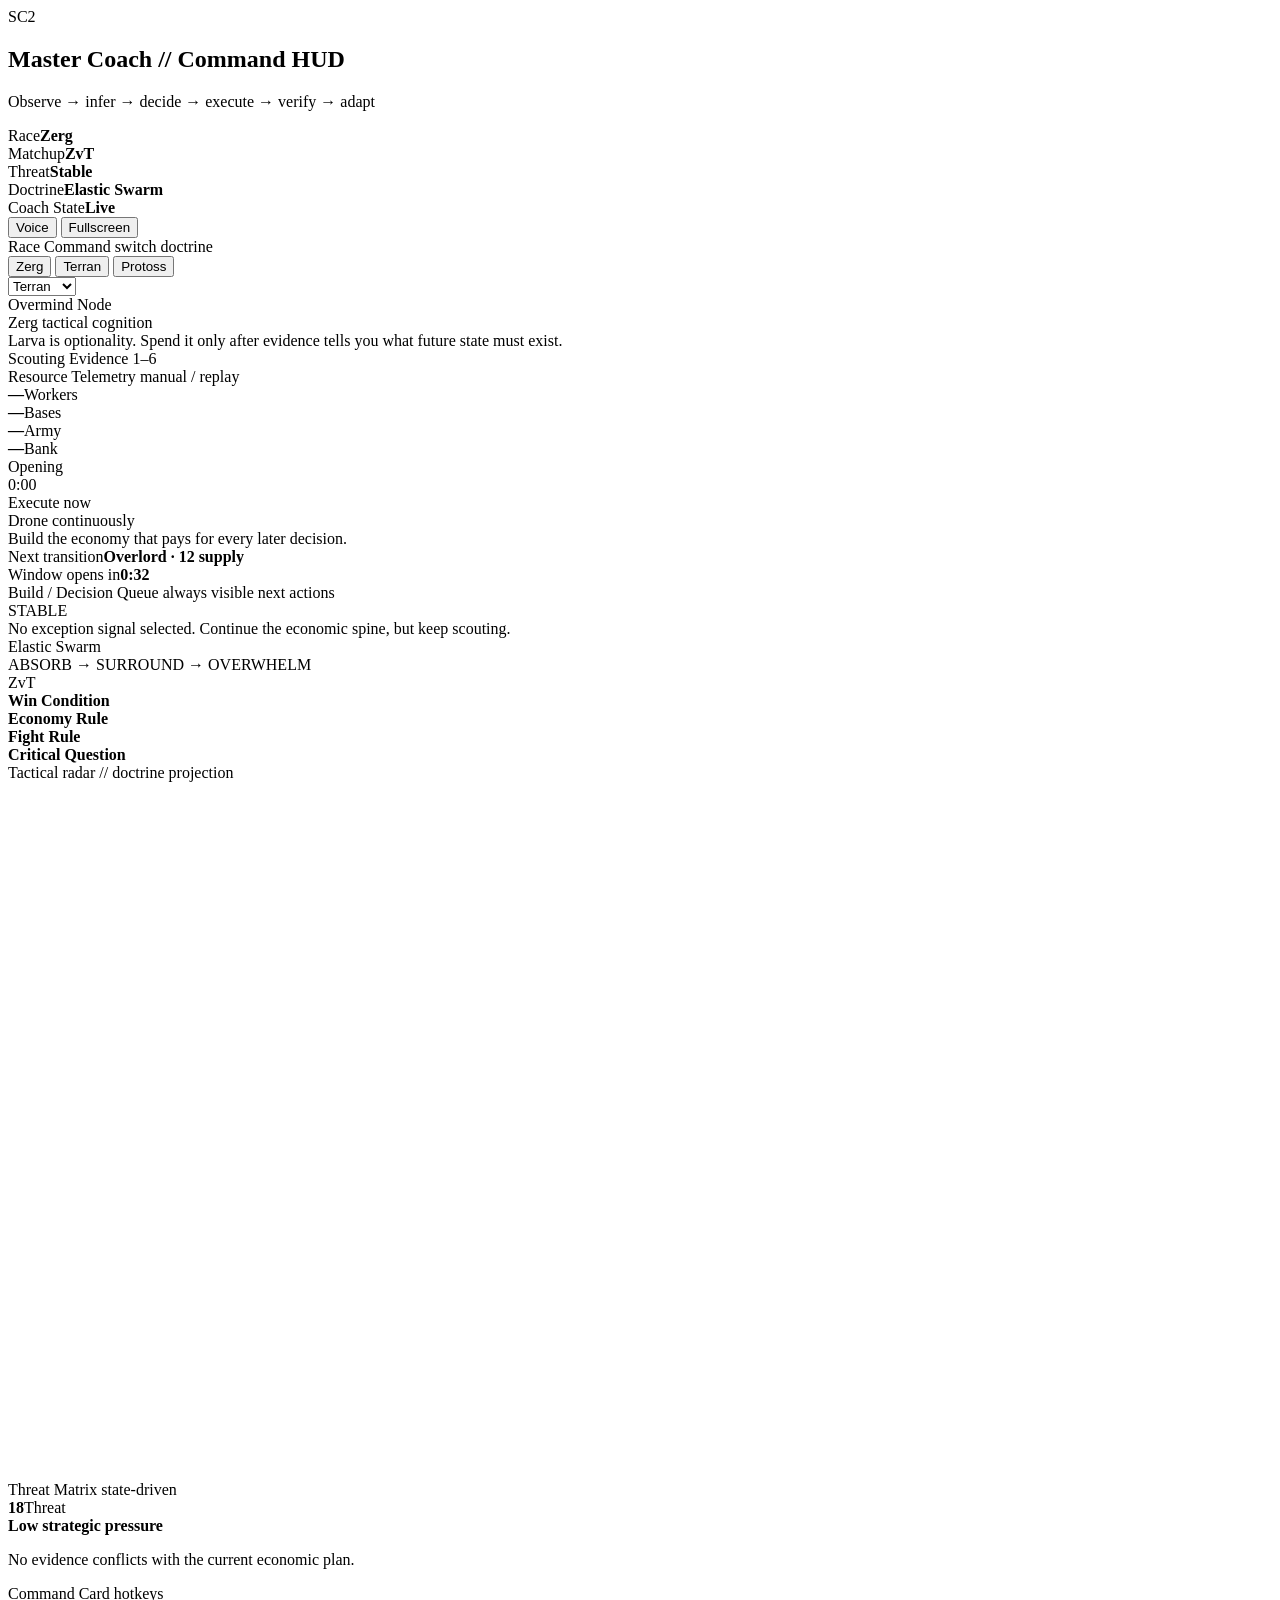
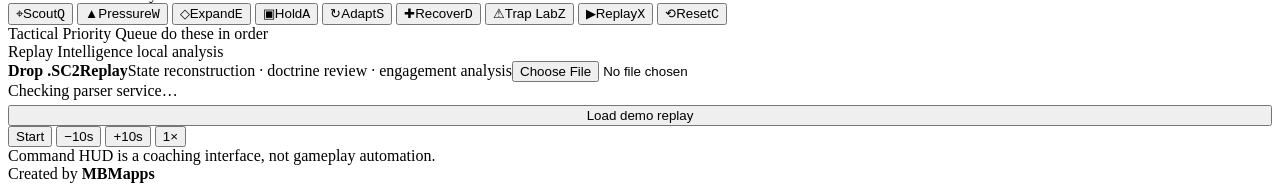
==== commit e5b68a8c: "Fix exact SC2 replay build capture and elevate build order" ====
--- a/static/index.html
+++ b/static/index.html
@@ -78,6 +78,11 @@
         </div>
       </section>
 
+      <section class="frame panel-pad build-priority-panel">
+        <div class="section-title">Build / Decision Queue <span>always visible next actions</span></div>
+        <div class="build-queue" id="buildQueue"></div>
+      </section>
+
       <section class="alert-frame">
         <div class="alert-level" id="alertLevel">STABLE</div>
         <div class="alert-copy" id="alertCopy">No exception signal selected. Continue the economic spine, but keep scouting.</div>
@@ -99,11 +104,6 @@
       <section class="tactical-map">
         <div class="map-grid"></div><div class="map-label">Tactical radar // doctrine projection</div>
         <svg class="map-svg" id="mapSvg" viewBox="0 0 600 330"></svg>
-      </section>
-
-      <section class="frame panel-pad">
-        <div class="section-title">Build / Decision Queue <span>forward state</span></div>
-        <div class="build-queue" id="buildQueue"></div>
       </section>
     </main>
 
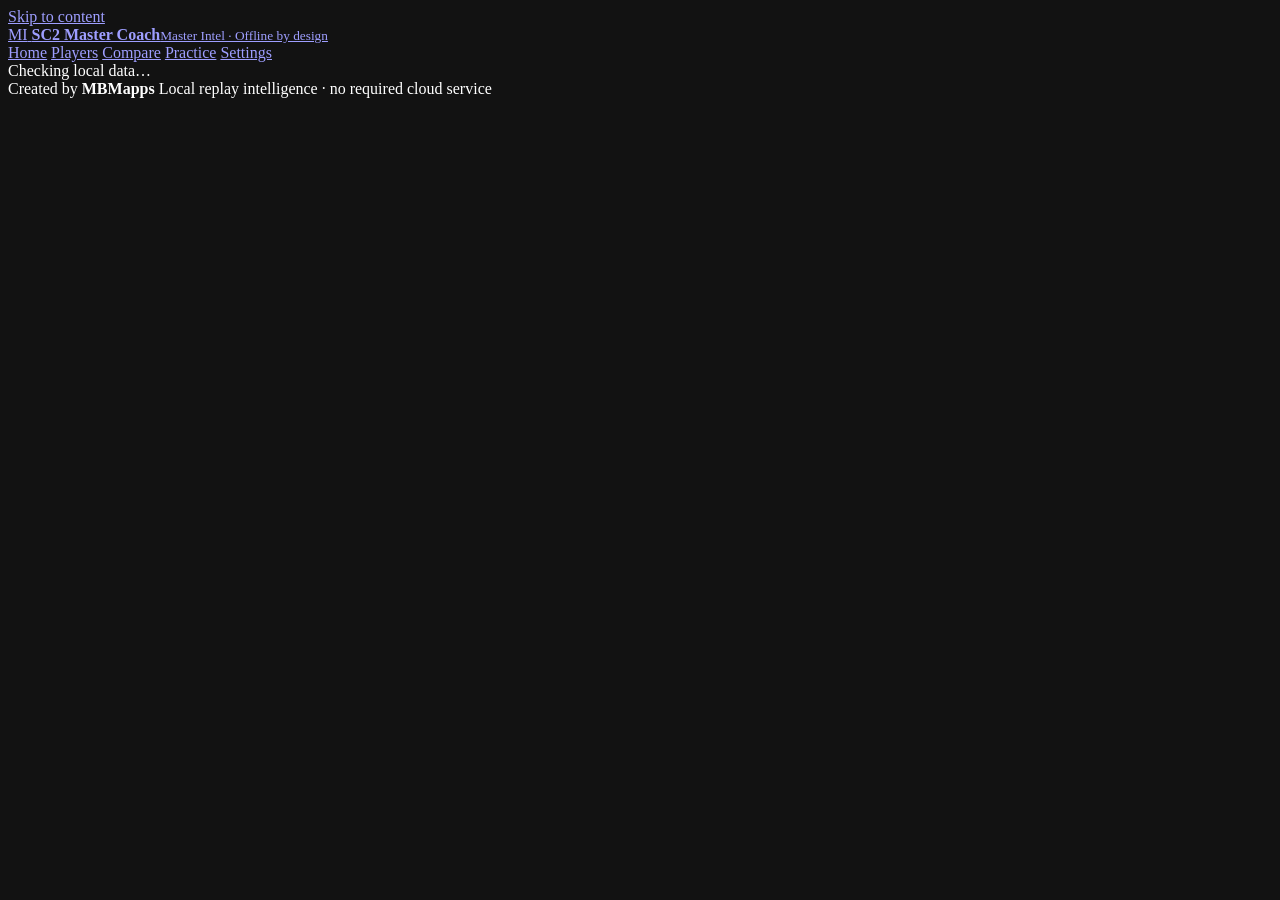
==== commit 52df9fa7: "Replace landing dashboard with Master Intel shell" ====
--- a/static/index.html
+++ b/static/index.html
@@ -1,161 +1,83 @@
 <!doctype html>
 <html lang="en">
 <head>
-<meta charset="utf-8">
-<meta name="viewport" content="width=device-width,initial-scale=1">
-<meta name="author" content="MBMapps">
-<meta name="creator" content="MBMapps">
-<title>SC2 Master Coach — Command HUD</title>
-<link rel="stylesheet" href="/command-hud.css">
+  <meta charset="utf-8">
+  <meta name="viewport" content="width=device-width,initial-scale=1">
+  <meta name="author" content="MBMapps">
+  <meta name="creator" content="MBMapps">
+  <meta name="color-scheme" content="dark">
+  <title>SC2 Master Coach — Master Intel</title>
+  <link rel="stylesheet" href="/master-intel/base.css">
 </head>
-<body data-race="Zerg">
-<div class="hud">
-  <header class="top-rail">
-    <section class="frame brand">
-      <div class="brand-mark">SC2</div>
-      <div><h1>Master Coach // Command HUD</h1><p>Observe → infer → decide → execute → verify → adapt</p></div>
-    </section>
-    <div class="rail-cell"><span class="rail-label">Race</span><strong class="rail-value accent" id="railRace">Zerg</strong></div>
-    <div class="rail-cell"><span class="rail-label">Matchup</span><strong class="rail-value" id="railMatchup">ZvT</strong></div>
-    <div class="rail-cell"><span class="rail-label">Threat</span><strong class="rail-value good" id="railThreat">Stable</strong></div>
-    <div class="rail-cell hide-1250"><span class="rail-label">Doctrine</span><strong class="rail-value" id="railDoctrine">Elastic Swarm</strong></div>
-    <div class="rail-cell hide-1250"><span class="rail-label">Coach State</span><strong class="rail-value accent" id="railCoach">Live</strong></div>
-    <div class="top-actions">
-      <button class="hud-btn" id="voiceBtn">Voice</button>
-      <button class="hud-btn" id="fullscreenBtn">Fullscreen</button>
-    </div>
-  </header>
+<body>
+  <a class="skip-link" href="#routeContent">Skip to content</a>
+  <div class="intel-shell" id="intelShell">
+    <header class="intel-topbar">
+      <a class="intel-brand" href="#/home" aria-label="SC2 Master Coach Master Intel home">
+        <span class="intel-brand-mark" aria-hidden="true">MI</span>
+        <span><strong>SC2 Master Coach</strong><small>Master Intel · Offline by design</small></span>
+      </a>
+      <nav class="intel-nav" aria-label="Primary navigation">
+        <a href="#/home" data-route="home">Home</a>
+        <a href="#/players" data-route="players">Players</a>
+        <a href="#/compare" data-route="compare">Compare</a>
+        <a href="#/practice" data-route="practice">Practice</a>
+        <a href="#/settings" data-route="settings">Settings</a>
+      </nav>
+      <div class="intel-status" id="offlineStatus" aria-live="polite">
+        <span class="status-dot" aria-hidden="true"></span>
+        <span>Checking local data…</span>
+      </div>
+    </header>
 
-  <div class="main-grid">
-    <aside class="left-stack">
-      <section class="frame panel-pad">
-        <div class="section-title">Race Command <span>switch doctrine</span></div>
-        <div class="race-tabs">
-          <button class="hud-btn race-btn active" data-race="Zerg">Zerg</button>
-          <button class="hud-btn race-btn" data-race="Terran">Terran</button>
-          <button class="hud-btn race-btn" data-race="Protoss">Protoss</button>
-        </div>
-        <select id="opponent" class="opponent"><option>Terran</option><option>Protoss</option><option>Zerg</option></select>
-      </section>
+    <main id="routeContent" class="intel-route" tabindex="-1" aria-busy="true"></main>
 
-      <section class="portrait-frame holo-flicker">
-        <div class="race-art" id="raceArt"></div>
-        <div class="portrait-overlay">
-          <div class="portrait-name" id="portraitName">Overmind Node</div>
-          <div class="portrait-sub" id="portraitSub">Zerg tactical cognition</div>
-          <div class="voice-line" id="voiceLine">Larva is optionality. Spend it only after evidence tells you what future state must exist.</div>
-        </div>
-      </section>
-
-      <section class="frame panel-pad">
-        <div class="section-title">Scouting Evidence <span>1–6</span></div>
-        <div class="priority-list" id="evidenceList"></div>
-      </section>
-
-      <section class="frame panel-pad">
-        <div class="section-title">Resource Telemetry <span>manual / replay</span></div>
-        <div class="resource-row">
-          <div class="resource-chip"><b id="workersVal">—</b><span>Workers</span></div>
-          <div class="resource-chip"><b id="basesVal">—</b><span>Bases</span></div>
-          <div class="resource-chip"><b id="armyVal">—</b><span>Army</span></div>
-          <div class="resource-chip"><b id="bankVal">—</b><span>Bank</span></div>
-        </div>
-      </section>
-    </aside>
-
-    <main class="center-stack">
-      <section class="command-center">
-        <div class="command-top">
-          <div class="phase"><span class="live-dot"></span><span id="phase">Opening</span></div>
-          <div class="clock" id="clock">0:00</div>
-        </div>
-        <div class="execute-label">Execute now</div>
-        <div class="execute" id="execute">Drone continuously</div>
-        <div class="execute-why" id="executeWhy">Build the economy that pays for every later decision.</div>
-        <div class="command-footer">
-          <div class="next-step"><span>Next transition</span><strong id="nextAction">Overlord · 12 supply</strong></div>
-          <div class="countdown"><span>Window opens in</span><strong id="nextCountdown">0:32</strong></div>
-        </div>
-      </section>
-
-      <section class="frame panel-pad build-priority-panel">
-        <div class="section-title">Build / Decision Queue <span>always visible next actions</span></div>
-        <div class="build-queue" id="buildQueue"></div>
-      </section>
-
-      <section class="alert-frame">
-        <div class="alert-level" id="alertLevel">STABLE</div>
-        <div class="alert-copy" id="alertCopy">No exception signal selected. Continue the economic spine, but keep scouting.</div>
-      </section>
-
-      <section class="doctrine-frame">
-        <div class="doctrine-head">
-          <div><div class="doctrine-name" id="doctrineName">Elastic Swarm</div><div class="doctrine-posture" id="doctrinePosture">ABSORB → SURROUND → OVERWHELM</div></div>
-          <div class="matchup-code" id="matchupCode">ZvT</div>
-        </div>
-        <div class="doctrine-grid">
-          <div class="doctrine-cell"><b>Win Condition</b><span id="docWin"></span></div>
-          <div class="doctrine-cell"><b>Economy Rule</b><span id="docEco"></span></div>
-          <div class="doctrine-cell"><b>Fight Rule</b><span id="docFight"></span></div>
-          <div class="doctrine-cell"><b>Critical Question</b><span id="docQuestion"></span></div>
-        </div>
-      </section>
-
-      <section class="tactical-map">
-        <div class="map-grid"></div><div class="map-label">Tactical radar // doctrine projection</div>
-        <svg class="map-svg" id="mapSvg" viewBox="0 0 600 330"></svg>
-      </section>
-    </main>
-
-    <aside class="right-stack">
-      <section class="frame panel-pad">
-        <div class="section-title">Threat Matrix <span>state-driven</span></div>
-        <div class="threat-wrap">
-          <div class="threat-ring" id="threatRing"><strong id="threatScore">18</strong><span>Threat</span></div>
-          <div class="threat-copy"><strong id="threatTitle">Low strategic pressure</strong><p id="threatDetail">No evidence conflicts with the current economic plan.</p></div>
-        </div>
-      </section>
-
-      <section class="command-card">
-        <div class="section-title">Command Card <span>hotkeys</span></div>
-        <div class="command-grid">
-          <button class="command-key" data-command="Scout"><span class="icon">⌖</span><span class="name">Scout</span><kbd>Q</kbd></button>
-          <button class="command-key" data-command="Pressure"><span class="icon">▲</span><span class="name">Pressure</span><kbd>W</kbd></button>
-          <button class="command-key" data-command="Expand"><span class="icon">◇</span><span class="name">Expand</span><kbd>E</kbd></button>
-          <button class="command-key" data-command="Hold"><span class="icon">▣</span><span class="name">Hold</span><kbd>A</kbd></button>
-          <button class="command-key" data-command="Adapt"><span class="icon">↻</span><span class="name">Adapt</span><kbd>S</kbd></button>
-          <button class="command-key" data-command="Recover"><span class="icon">✚</span><span class="name">Recover</span><kbd>D</kbd></button>
-          <button class="command-key" data-command="Trap"><span class="icon">⚠</span><span class="name">Trap Lab</span><kbd>Z</kbd></button>
-          <button class="command-key" data-command="Replay"><span class="icon">▶</span><span class="name">Replay</span><kbd>X</kbd></button>
-          <button class="command-key" data-command="Reset"><span class="icon">⟲</span><span class="name">Reset</span><kbd>C</kbd></button>
-        </div>
-      </section>
-
-      <section class="frame panel-pad">
-        <div class="section-title">Tactical Priority Queue <span>do these in order</span></div>
-        <div class="priority-list" id="priorityList"></div>
-      </section>
-
-      <section class="frame panel-pad">
-        <div class="section-title">Replay Intelligence <span>local analysis</span></div>
-        <div class="replay-drop" id="replayDrop"><strong>Drop .SC2Replay</strong><span>State reconstruction · doctrine review · engagement analysis</span><input id="replayFile" type="file" accept=".SC2Replay"></div>
-        <div class="status" id="replayStatus">Checking parser service…</div>
-        <button class="hud-btn" id="demoBtn" style="width:100%;margin-top:5px">Load demo replay</button>
-        <div class="replay-result" id="replayResult"><div class="replay-metrics" id="replayMetrics"></div></div>
-      </section>
-    </aside>
+    <footer class="intel-footer">
+      <span>Created by <strong>MBMapps</strong></span>
+      <span>Local replay intelligence · no required cloud service</span>
+    </footer>
   </div>
 
-  <footer class="footer-rail">
-    <button class="hud-btn active" id="playBtn">Start</button>
-    <button class="hud-btn" id="minusBtn">−10s</button>
-    <button class="hud-btn" id="plusBtn">+10s</button>
-    <button class="hud-btn" id="speedBtn">1×</button>
-    <div class="footer-note">Command HUD is a coaching interface, not gameplay automation.</div>
-    <div class="mbm">Created by <strong>MBMapps</strong></div>
-  </footer>
-</div>
-<script src="/command-data.js"></script>
-<script src="/command-app.js"></script>
+  <input id="replayImportInput" type="file" accept=".SC2Replay" hidden>
+  <input id="playerPackImportInput" type="file" accept=".json,.sc2pack,application/json" hidden>
+
+  <dialog id="onboardingDialog" class="intel-dialog" aria-labelledby="onboardingTitle">
+    <form method="dialog" class="dialog-card">
+      <div class="dialog-kicker">First-run setup</div>
+      <h1 id="onboardingTitle">Start with evidence already on your computer.</h1>
+      <p>SC2 Master Coach works offline. Import a replay, add a trusted player pack, or explore the bundled synthetic demonstration.</p>
+      <div class="onboarding-actions">
+        <button type="button" class="action-card" data-onboarding-action="replay">
+          <span class="action-icon" aria-hidden="true">01</span>
+          <span><strong>Import replay</strong><small>Analyze one local .SC2Replay file.</small></span>
+        </button>
+        <button type="button" class="action-card" data-onboarding-action="pack">
+          <span class="action-icon" aria-hidden="true">02</span>
+          <span><strong>Import master-player pack</strong><small>Add verified or clearly unverified local player records.</small></span>
+        </button>
+        <button type="button" class="action-card" data-onboarding-action="demo">
+          <span class="action-icon" aria-hidden="true">03</span>
+          <span><strong>Explore bundled demo</strong><small>Install a synthetic pack and open the player library.</small></span>
+        </button>
+      </div>
+      <div class="dialog-actions">
+        <button type="button" class="button secondary" data-onboarding-action="later">Continue later</button>
+      </div>
+    </form>
+  </dialog>
+
+  <dialog id="messageDialog" class="intel-dialog" aria-labelledby="messageDialogTitle">
+    <section class="dialog-card compact">
+      <div class="dialog-kicker" id="messageDialogKicker">Master Intel</div>
+      <h2 id="messageDialogTitle">Notice</h2>
+      <div id="messageDialogBody"></div>
+      <div class="dialog-actions">
+        <button type="button" class="button primary" id="messageDialogClose">Close</button>
+      </div>
+    </section>
+  </dialog>
+
+  <div class="toast-region" id="toastRegion" aria-live="polite" aria-atomic="true"></div>
+  <script type="module" src="/master-intel/app.js"></script>
 </body>
 </html>
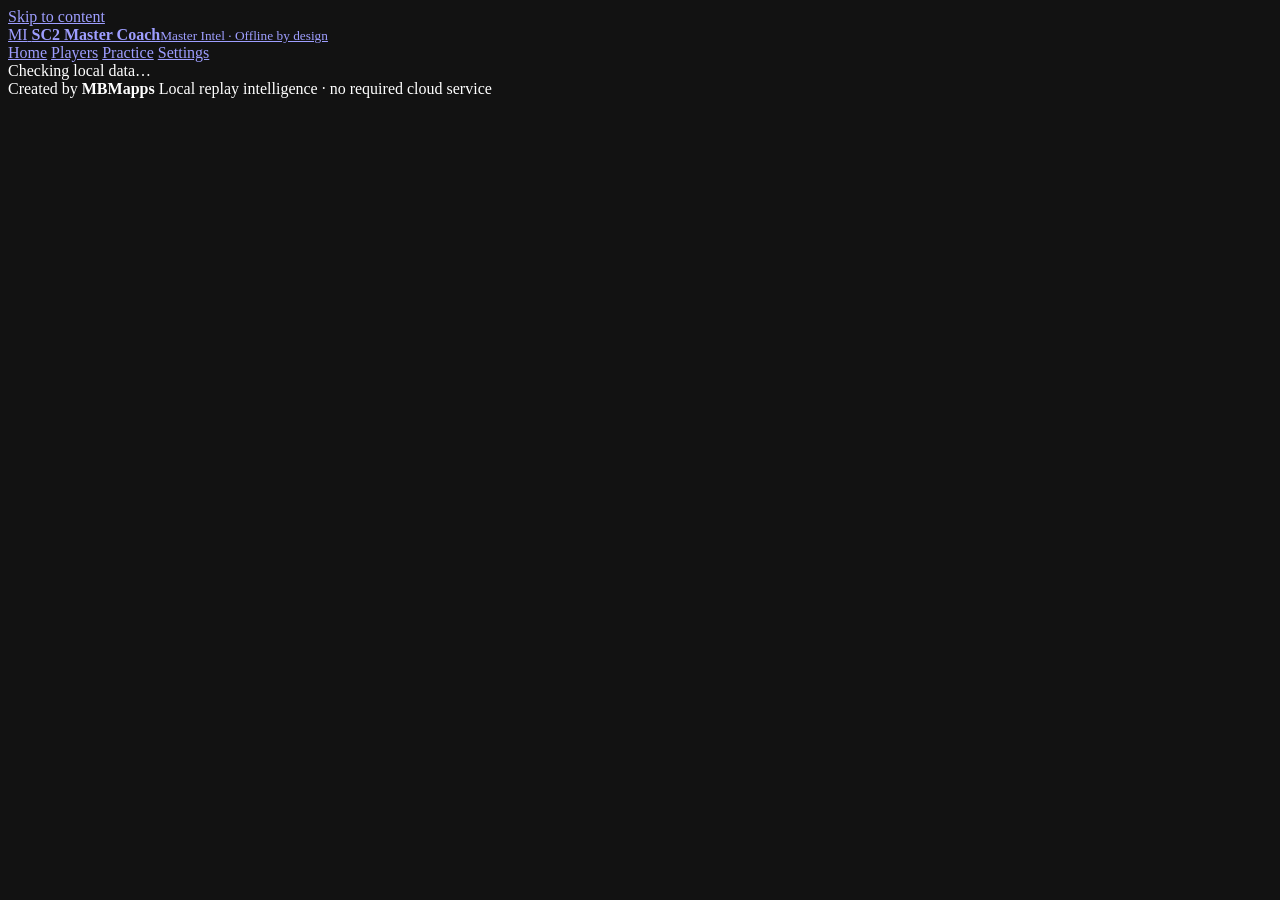
==== commit 2707160f: "feat: freeze personal v1.14 coaching candidate" ====
--- a/static/index.html
+++ b/static/index.html
@@ -2,7 +2,8 @@
 <html lang="en">
 <head>
   <meta charset="utf-8">
-  <meta name="viewport" content="width=device-width,initial-scale=1">
+<meta name="viewport" content="width=device-width,initial-scale=1">
+<link rel="icon" href="[data-uri]">
   <meta name="author" content="MBMapps">
   <meta name="creator" content="MBMapps">
   <meta name="color-scheme" content="dark">
@@ -20,7 +21,6 @@
       <nav class="intel-nav" aria-label="Primary navigation">
         <a href="#/home" data-route="home">Home</a>
         <a href="#/players" data-route="players">Players</a>
-        <a href="#/compare" data-route="compare">Compare</a>
         <a href="#/practice" data-route="practice">Practice</a>
         <a href="#/settings" data-route="settings">Settings</a>
       </nav>
@@ -43,21 +43,22 @@
 
   <dialog id="onboardingDialog" class="intel-dialog" aria-labelledby="onboardingTitle">
     <form method="dialog" class="dialog-card">
+      <button type="button" class="dialog-close" data-onboarding-action="later" aria-label="Continue later and close first-run setup">×</button>
       <div class="dialog-kicker">First-run setup</div>
-      <h1 id="onboardingTitle">Start with evidence already on your computer.</h1>
-      <p>SC2 Master Coach works offline. Import a replay, add a trusted player pack, or explore the bundled synthetic demonstration.</p>
+      <h1 id="onboardingTitle">Choose how you want to improve today.</h1>
+      <p>SC2 Master Coach works offline. Review a local replay, carry one target into guided practice, or inspect clearly labeled demonstration data.</p>
       <div class="onboarding-actions">
         <button type="button" class="action-card" data-onboarding-action="replay">
           <span class="action-icon" aria-hidden="true">01</span>
-          <span><strong>Import replay</strong><small>Analyze one local .SC2Replay file.</small></span>
+          <span><strong>Review my last game</strong><small>Choose a .SC2Replay, usually under Documents/StarCraft II/Accounts.</small></span>
         </button>
-        <button type="button" class="action-card" data-onboarding-action="pack">
+        <button type="button" class="action-card" data-onboarding-action="practice">
           <span class="action-icon" aria-hidden="true">02</span>
-          <span><strong>Import master-player pack</strong><small>Add verified or clearly unverified local player records.</small></span>
+          <span><strong>Practice with guided coaching</strong><small>Choose one measurable target, then open the live practice instrument.</small></span>
         </button>
         <button type="button" class="action-card" data-onboarding-action="demo">
           <span class="action-icon" aria-hidden="true">03</span>
-          <span><strong>Explore bundled demo</strong><small>Install a synthetic pack and open the player library.</small></span>
+          <span><strong>Explore reference demo</strong><small>Install synthetic player records to inspect evidence and identity boundaries.</small></span>
         </button>
       </div>
       <div class="dialog-actions">
@@ -78,6 +79,7 @@
   </dialog>
 
   <div class="toast-region" id="toastRegion" aria-live="polite" aria-atomic="true"></div>
+  <script src="/coach-progression.js"></script>
   <script type="module" src="/master-intel/app.js"></script>
 </body>
 </html>
